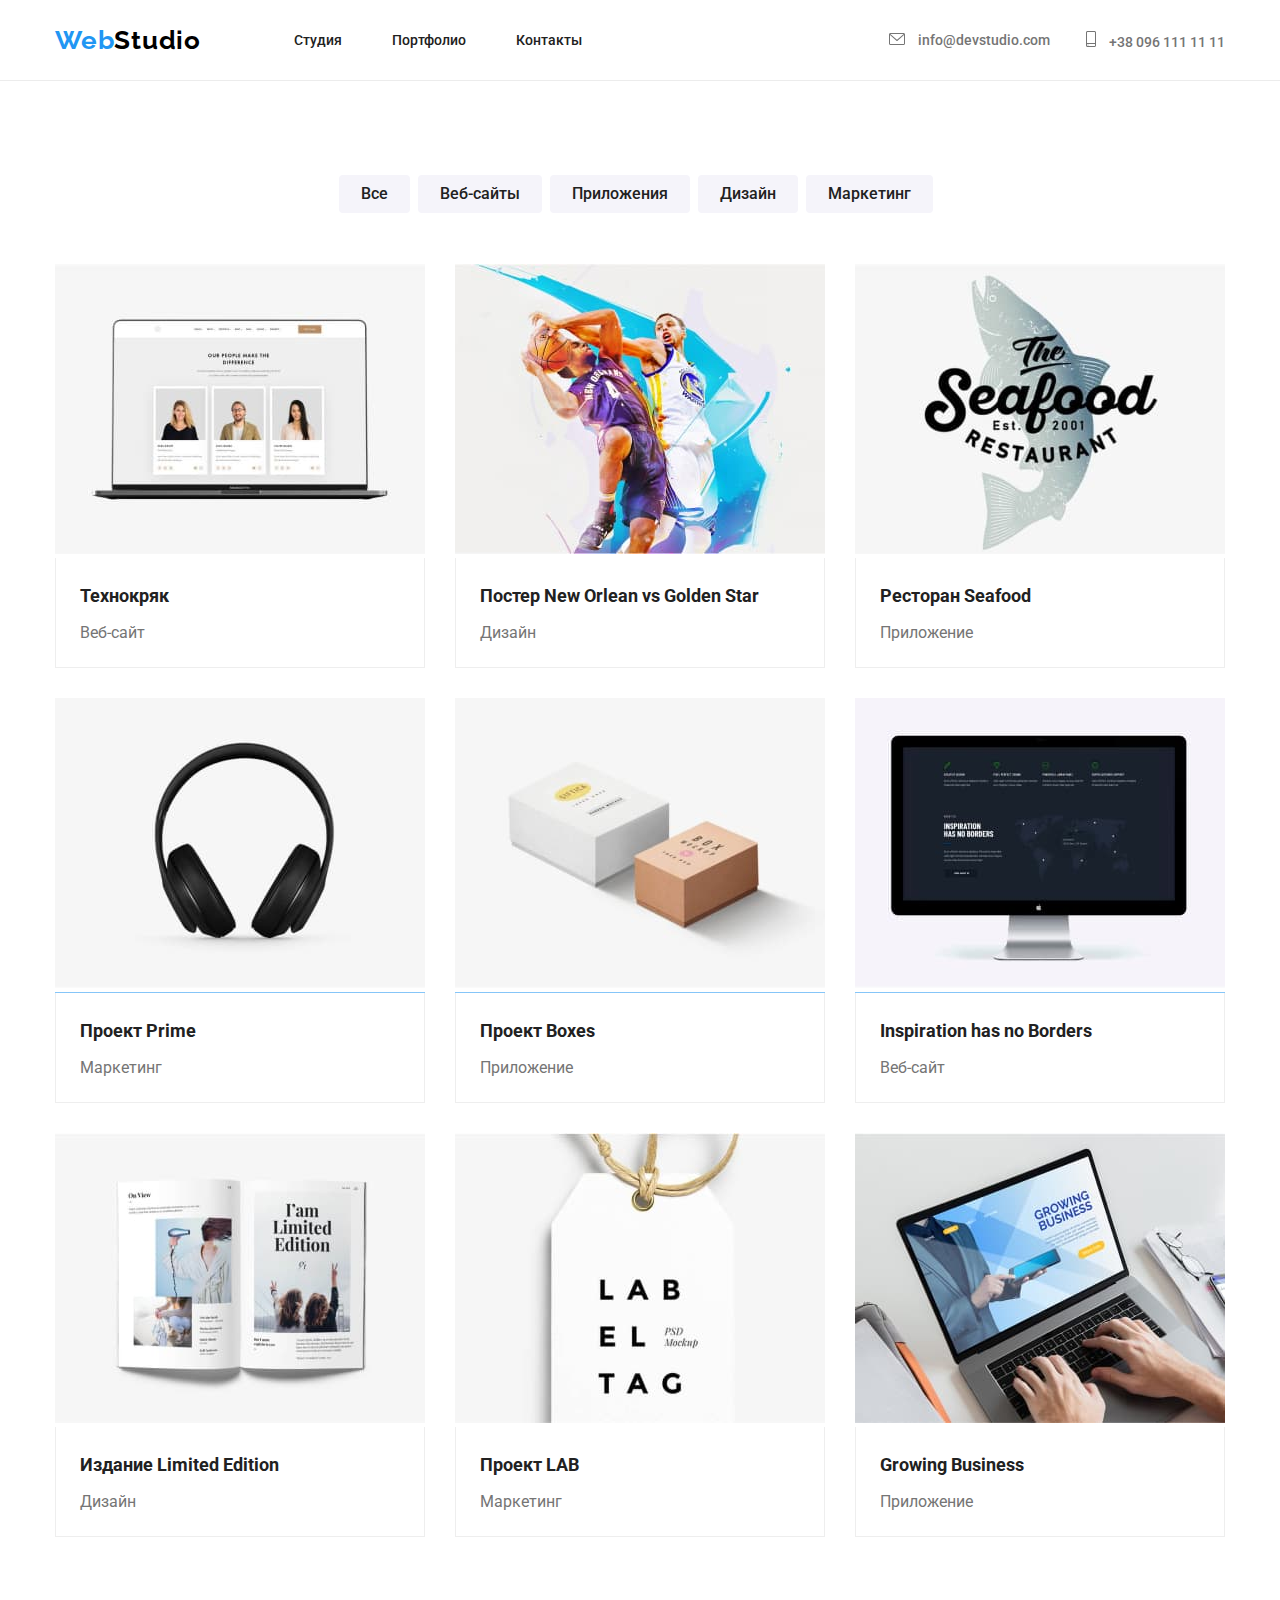
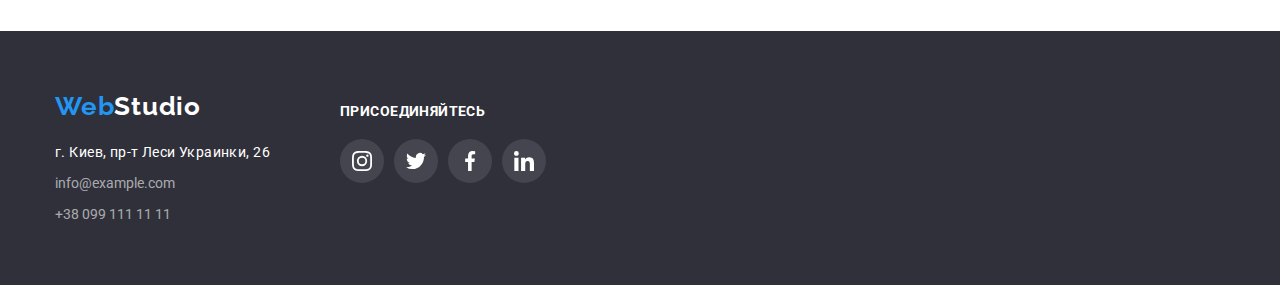
==== portfolio.html @ 5d7e7edf "add form" ====
<!DOCTYPE html>
<html lang="ru">
<head>
    <meta charset="UTF-8">
    <meta name="viewport" content="width=device-width, initial-scale=1.0">
    <title>Portfolio</title>
    <link rel="stylesheet" href="https://cdnjs.cloudflare.com/ajax/libs/modern-normalize/1.0.0/modern-normalize.min.css" />
    <link rel="preconnect" href="https://fonts.gstatic.com">
    <link rel="stylesheet" href="https://fonts.googleapis.com/css2?family=Raleway:wght@700&family=Roboto:wght@400;500;700;900&display=swap">
    <link rel="stylesheet" href="./css/portfoliostyles.css">
    <link rel="stylesheet" href="./css/commonstyles.css">
</head>

<body>

    <header class="page-header">
    
        <!-- container -->
    
        <div class="container header">
    
            <a class="logo link" href="./index.html"><span class="web">Web</span>Studio</a>
    
            <nav class="manu-nav">
    
                <ul class="nav-list">
    
                    <li><a class="link nav" href="./index.html">Студия</a></li>
                    <li><a class="link nav" href="./portfolio.html">Портфолио</a></li>
                    <li><a class="link nav" href="#">Контакты</a></li>
    
                </ul>
    
            </nav>
    
            <ul class="contacts-header">
    
                <li class="contacts-header-list">
                    <a class="contacts-header-link" href="mailto:info@devstudio.com">
                        <svg class="contacts-header-icon" width="16px" height="12px">
                            <use href="./images/sprite.svg#mail"></use>
                        </svg>
                        info@devstudio.com</a>
                </li>
    
                <li class="contacts-header-list">
                    <a class="contacts-header-link" href="tel:+380961111111">
                        <svg class="contacts-header-icon" width="10px" height="16px">
                            <use href="./images/sprite.svg#tel"></use>
                        </svg>
                        +38 096 111 11 11</a>
                </li>
    
            </ul>
    
        </div>
    
    </header>


    <main>

        <section class="main-conteiner">

            <!-- container -->
                
            <div class="container">

                <ul class="list-btn">

                    <li><button class="item-btn">Все</button></li>
                    <li><button class="item-btn">Веб-сайты</button></li>
                    <li><button class="item-btn">Приложения</button></li>
                    <li><button class="item-btn">Дизайн</button></li>
                    <li><button class="item-btn">Маркетинг</button></li>

                </ul>

                <ul class="projects">

                    <li class="projects-item">

                        <a href="#" class="project-link">
                            <div class="projects-thumb">
                                <img src="./images/technokriak.jpg" alt="Технокряк">
                                <p class="project-description">Технокряк это современная площадка
                                    распространения коронавируса.
                                    Компании используют эту платформу
                                    для цифрового шпионажа и атак на
                                    защищённые сервера конкурентов.
                                </p>
                            </div>
                            
                            <div class="project-content">
                                <h4 class="projects-title">Технокряк</h4>
                                <p class="projects-text">Веб-сайт</p>
                            </div>
    
                        </a>
            
                    </li>

                    <li class="projects-item">

                        <a href="#" class="project-link">
                            <div class="projects-thumb">
                                <img src="./images/poster.jpg" alt="Постер New Orlean vs Golden Star">
                                <p class="project-description">Технокряк это современная площадка
                                    распространения коронавируса.
                                    Компании используют эту платформу
                                    для цифрового шпионажа и атак на
                                    защищённые сервера конкурентов.
                                </p>
                            </div>
                            
                            <div class="project-content">
                                <h4 class="projects-title">Постер New Orlean vs Golden Star</h4>
                                <p class="projects-text">Дизайн</p>
                            </div>
                        </a>

                    </li>

                    <li class="projects-item">

                        <a href="#" class="project-link">
                            <div class="projects-thumb">
                                <img src="./images/seafood.jpg" alt="Ресторан Seafood">
                                <p class="project-description">Технокряк это современная площадка
                                    распространения коронавируса.
                                    Компании используют эту платформу
                                    для цифрового шпионажа и атак на
                                    защищённые сервера конкурентов.
                                </p>
                            </div>
                            
                            <div class="project-content">
                                <h4 class="projects-title">Ресторан Seafood</h4>
                                <p class="projects-text">Приложение</p>
                            </div>
                        </a>

                    </li>

                    <li class="projects-item">

                        <a href="" class="project-link">
                            <div class="projects-thumb">
                                <img src="./images/prime.jpg" alt="Проект Prime">
                                <p class="project-description">Технокряк это современная площадка
                                    распространения коронавируса.
                                    Компании используют эту платформу
                                    для цифрового шпионажа и атак на
                                    защищённые сервера конкурентов.
                                </p>
                            </div>
                            
                            <div class="project-content">
                                <h4 class="projects-title">Проект Prime</h4>
                                <p class="projects-text">Маркетинг</p>
                            </div>
                        </a>

                    </li>

                    <li class="projects-item">

                        <a href="" class="project-link">
                            <div class="projects-thumb">
                                <img src="./images/boxes.jpg" alt="Проект Boxes">
                                <p class="project-description">Технокряк это современная площадка
                                    распространения коронавируса.
                                    Компании используют эту платформу
                                    для цифрового шпионажа и атак на
                                    защищённые сервера конкурентов.
                                </p>
                            </div>
                            
                            <div class="project-content">
                                <h4 class="projects-title">Проект Boxes</h4>
                                <p class="projects-text">Приложение</p>
                            </div>
                        </a>

                    </li>

                    <li class="projects-item">

                        <a href="" class="project-link">
                            <div class="projects-thumb">
                                <img src="./images/inspiration.jpg" alt="Inspiration has no Borders">
                                <p class="project-description">Технокряк это современная площадка
                                    распространения коронавируса.
                                    Компании используют эту платформу
                                    для цифрового шпионажа и атак на
                                    защищённые сервера конкурентов.
                                </p>
                            </div>
                            
                            <div class="project-content">
                                <h4 class="projects-title">Inspiration has no Borders</h4>
                                <p class="projects-text">Веб-сайт</p>
                            </div>
                        </a>

                    </li>

                    <li class="projects-item">

                        <a href="" class="project-link">
                            <div class="projects-thumb">
                                <img src="./images/limited_edition.jpg" alt="Издание Limited Edition">
                                <p class="project-description">Технокряк это современная площадка
                                    распространения коронавируса.
                                    Компании используют эту платформу
                                    для цифрового шпионажа и атак на
                                    защищённые сервера конкурентов.
                                </p>
                            </div>
                            
                            <div class="project-content">
                                <h4 class="projects-title">Издание Limited Edition</h4>
                                <p class="projects-text">Дизайн</p>
                            </div>
                        </a>

                    </li>

                    <li class="projects-item">

                        <a href="" class="project-link">
                            <div class="projects-thumb">
                                <img src="./images/project_lab.jpg" alt="Проект LAB">
                                <p class="project-description">Технокряк это современная площадка
                                    распространения коронавируса.
                                    Компании используют эту платформу
                                    для цифрового шпионажа и атак на
                                    защищённые сервера конкурентов.
                                </p>
                            </div>
                            
                            <div class="project-content">
                                <h4 class="projects-title">Проект LAB</h4>
                                <p class="projects-text">Маркетинг</p>
                            </div>
                        </a>

                    </li>

                    <li class="projects-item">

                        <a href="" class="project-link">
                            <div class="projects-thumb">
                                <img src="./images/growing_business.jpg" alt="Growing Business">
                                <p class="project-description">Технокряк это современная площадка
                                    распространения коронавируса.
                                    Компании используют эту платформу
                                    для цифрового шпионажа и атак на
                                    защищённые сервера конкурентов.
                                </p>
                            </div>
                            
                            <div class="project-content">
                                <h4 class="projects-title">Growing Business</h4>
                                <p class="projects-text">Приложение</p>
                            </div>
                        </a>

                    </li>

                </ul>

            </div>

        </section>

    </main>

    <footer class="footer">
    
        <!-- container -->
    
        <div class="container">
    
            <div>
                <a class="logo link" href="#"><span class="web">Web</span><span class="studio">Studio</span></a>
    
                <address class="address">
    
                    <p class="address-text">г. Киев, пр-т Леси Украинки, 26</p>
    
                    <ul class="contacts-footer-list">
    
                        <li><a class="link contacts-footer" href="mailto:info@example.com">info@example.com</a></li>
    
                        <li><a class="link contacts-footer" href="tel:+380991111111">+38 099 111 11 11</a></li>
    
                    </ul>
    
                </address>
            </div>
    
            <div class="join-container">
    
                <h3 class="join-tittle">присоединяйтесь</h3>
    
                <ul class="join">
    
                    <li class="join-item">
                        <a href="hptt://www.instagram.com" class="join-link">
                            <svg class="join-icon" width="20px" height="20px">
                                <use href="./images/sprite.svg#instagram"></use>
                            </svg>
                        </a>
                    </li>
    
                    <li class="join-item">
                        <a href="hptt://www.twitter.com" class="join-link">
                            <svg class="join-icon" width="20px" height="20px">
                                <use href="./images/sprite.svg#twitter"></use>
                            </svg>
                        </a>
                    </li>
    
                    <li class="join-item">
                        <a href="hptt://www.facebook.com" class="join-link">
                            <svg class="join-icon" width="20px" height="20px">
                                <use href="./images/sprite.svg#facebook"></use>
                            </svg>
                        </a>
                    </li>
    
                    <li class="join-item">
                        <a href="hptt://www.linkedin.com" class="join-link">
                            <svg class="join-icon" width="20px" height="20px">
                                <use href="./images/sprite.svg#linkedin"></use>
                            </svg>
                        </a>
                    </li>
    
                </ul>
    
            </div>
    
        </div>
    
    </footer>

</body>
</html>
---- css/portfoliostyles.css ----
.main-conteiner {
  padding-top: 94px;
  padding-bottom: 94px;
}

.list-btn {
  display: flex;
  justify-content: center;
  margin-bottom: 51px;
}

.list-btn > li {
  margin-right: 8px;
}

.item-btn {
  background-color: var(--button-background);
  color: var(--black-text);
  font-weight: 500;
  font-size: 16px;
  line-height: 26px;

  text-align: center;
  padding: 6px 22px;

  border-radius: 4px;
  border: transparent;
}

.item-btn:active,
.item-btn:focus {
  color: var(--white-text);
  background-color: var(--blue-text);
  font-weight: 500;
  font-size: 16px;
  line-height: 26px;

  text-align: center;
  padding: 6px 22px;

  border-radius: 4px;
  border: transparent;

  outline: none;

  box-shadow: 0px 3px 1px rgba(0, 0, 0, 0.1), 0px 1px 2px rgba(0, 0, 0, 0.08),
    0px 2px 2px rgba(0, 0, 0, 0.12);
}

.projects {
  display: flex;
  flex-wrap: wrap;

  margin-top: calc(-1 * var(--project-gap));
  margin-left: calc(-1 * var(--project-gap));
}
.projects > .projects-item {
  /* project-gap = 30px в списку перемінних */
  flex-basis: calc(100% / 3 - var(--project-gap));
  margin-left: var(--project-gap);
  margin-top: var(--project-gap);
}

.projects-item {
  background: var(--white-background);
}
.project-link {
  display: block;
}

.project-link:hover,
.project-link:focus {
  flex-wrap: wrap;
  box-sizing: border-box;
  box-shadow: 0px 1px 1px rgba(0, 0, 0, 0.12), 0px 4px 4px rgba(0, 0, 0, 0.06),
    1px 4px 6px rgba(0, 0, 0, 0.16);
}

a {
  text-decoration: none;
}

.project-content {
  padding: 20px 24px 19px 24px;
  border-left: 1px solid var(--white-border);
  border-right: 1px solid var(--white-border);
  border-bottom: 1px solid var(--white-border);
}

.projects-title {
  color: var(--black-text);
  font-weight: 700;
  font-size: 18px;
  line-height: 36px;
  margin-bottom: 4px;
  text-align: left;
}
.projects-text {
  color: var(--gray-text);
  font-weight: 400;
  font-size: 16px;
  line-height: 30px;
  text-align: left;
}

.projects-thumb {
  min-width: 370px;
  min-height: 290px;

  position: relative;
  overflow: hidden;
}

.project-description {
  color: var(--white-text);
  font-style: normal;
  font-weight: normal;
  font-size: 18px;
  line-height: 28px;
  background-image: linear-gradient(
    to right,
    rgba(33, 150, 243, 0.9),
    rgba(33, 150, 243, 0.9)
  );

  justify-content: center;
  align-items: center;
  padding-left: 24px;
  padding-right: 24px;

  position: absolute;
  display: flex;
  width: 100%;
  height: 100%;
  top: 0;
  left: 0;

  transform: translateY(100%);
  transition: 250ms cubic-bezier(0.4, 0, 0.2, 1);
}

.project-link:hover .project-description {
  transform: translateX(0);
}

. img {
  display: block;
  max-width: 100%;
  height: auto;
}

h4,
p {
  margin: 0px;
}
---- css/commonstyles.css ----
/* перемінні кольорів = всі кольори на сторінці, :root означає застосування для всього документу */
:root {
  --blue-text: rgba(33, 150, 243, 1);

  --black: rgba(0, 0, 0, 1);
  --black-text: rgba(33, 33, 33, 1);

  --gray-text: rgba(117, 117, 117, 1);
  --gray-light: rgba(255, 255, 255, 0.6);

  --white-text: rgba(255, 255, 255, 1);

  --white-background: rgba(255, 255, 255, 1);
  --grphite-background: rgba(47, 48, 58, 1);
  --button-background: rgba(245, 244, 250, 1);
  --footer-icon-background: rgba(255, 255, 255, 0.1);

  --gray-line: rgba(236, 236, 236, 1);

  --submit-text: rgba(255, 255, 255, 0.6);
  --submit-border: rgba(255, 255, 255, 0.3);
  --submit-shadou: rgba(0px 4px 4px 0, 0, 0, 0.15);

  --white-border: rgba(238, 238, 238, 1);

  --gray-border: rgba(175, 177, 184, 1);

  --gray-sprite: rgba(175, 177, 184, 1);

  --shadow: rgba(0px 2px 2px 0px 0, 0, 0, 0, 12),
    rgba(0px 1px 2px 0px 0, 0, 0, 0, 08), rgba(0px 3px 1px 0px 0, 0, 0, 0, 1);
  --project-gap: 30px;
}

/* зробити невидимим заголовок */
.visually-hidden {
  position: absolute;
  width: 1px;
  height: 1px;
  margin: -1px;
  border: 0;
  padding: 0;

  white-space: nowrap;
  clip-path: inset(100%);
  clip: rect(0 0 0 0);
  overflow: hidden;
}

/* щоб прибрати крапки із списка */
ul {
  list-style: none;
  padding-inline-start: 0px;
  margin-block-start: 0px;
  margin-block-end: 0px;
}

p {
  margin: 0px;
}

body {
  font-family: "Roboto", sans-serif;
}

/* дизайн логотипу */
.logo {
  font-family: "Raleway", sans-serif;
  color: var(--black);
  font-weight: 700;
  font-size: 26px;
  font-style: normal;
  line-height: 30px;
  letter-spacing: 0.03em;
}

.logo > .web {
  color: var(--blue-text);
}

.logo > .studio {
  color: var(--white-text);
}

/* всі посилання при ховері */
.link:hover,
.link:focus,
.link:active {
  color: var(--blue-text);
}

.link {
  text-decoration: none;
}

.header,
.manu-nav,
.nav-list,
.contacts-header {
  display: flex;
  align-items: center; /* центрувати по вертикалі */
}

/*силки навігації в хедері */

.nav {
  color: var(--black-text);
  font-size: 14px;
  font-style: normal;
  font-weight: 500;
  display: block;
}
.manu-nav {
  margin-left: 93px;
}

.nav-list li {
  margin-right: 50px;
}

.nav-list li:last-child {
  margin-right: 0px;
}

.nav {
  position: relative;
  display: flex;
  padding-top: 32px;
  padding-bottom: 32px;
}

.nav::after {
  content: "";
  height: 4px;
  width: 100%;
  background-color: rgba(33, 150, 243, 1);
  display: inline-block;
  margin-left: auto;
  margin-right: auto;
  border-radius: 2px;
  transform: scaleX(0);
  margin-top: 30px;
  position: absolute;
  bottom: -1px;
}

.nav:hover::after {
  transform: scaleX(1);
  transition: 250ms cubic-bezier(0.4, 0, 0.2, 1);
}

.contacts-header {
  margin-left: auto;
}

.contacts-header li:last-child {
  margin-left: 36px;
}

.contacts-header-link {
  display: block;
  color: var(--gray-text);
  font-weight: 500;
  font-size: 14px;
  text-decoration: none;
}

.contacts-header-link:hover,
.contacts-header-link:focus {
  color: var(--blue-text);
}

.contacts-header-icon {
  margin-right: 10px;
  align-items: center;
  fill: currentColor;
}

/* contacts header */

/* сіре підкреслкння в хедері */
.page-header {
  border-bottom: 1px solid var(--gray-line);
  justify-content: center;
}

/* сіре підкреслкння в хедері */

/* для всіх контейнерів */
.page-header,
.hero,
.footer,
.team {
  max-width: 1600px;
  margin-left: auto;
  margin-right: auto;
}

.container {
  width: 1200px;
  padding: 0px 15px;
  margin: 0 auto;
}

/* для всіх контейнерів */

/* footer */

.footer {
  background-color: var(--grphite-background);
}

.footer {
  align-items: flex-start;
  padding-bottom: 60px;
  padding-top: 60px;
}

.footer .logo {
  display: inline-block;
  margin-bottom: 20px;
}

.address {
  min-width: 81px;
}

.address-text {
  color: var(--white-text);
  font-weight: 400;
  font-size: 14px;
  font-style: normal;
  letter-spacing: 0.03em;
  line-height: 22px;

  margin: 0px;
}

.contacts-footer {
  color: var(--gray-light);
  font-weight: normal;
  font-size: 14px;
  font-style: normal;
  line-height: 22px;
}

.contacts-footer-list li {
  margin-top: 9px;
}

.footer > .container {
  display: flex;
}

.join-container {
  margin-left: 70px;
  margin-top: 12px;
  margin-bottom: 40px;
}

.join-tittle {
  font-style: normal;
  font-weight: bold;
  font-size: 14px;
  line-height: 16px;
  letter-spacing: 0.03em;
  text-transform: uppercase;

  color: var(--white-text);

  margin-bottom: 20px;
}

.join {
  display: flex;
  justify-content: space-between;
}

.join-link {
  display: block;
  color: var(--white-text);
  width: 44px;
  height: 44px;
  padding: 12px;
  background-color: var(--footer-icon-background);
  border-radius: 50px;
}

.join-item {
  margin-right: 10px;
}

.join-item:last-child {
  margin-right: 0px;
}

.join-link:hover,
.join-link:focus {
  color: rgba(255, 255, 255, 1);
  background-color: var(--blue-text);
  border-radius: 50px;
}

.join-icon {
  fill: currentColor;
}

.subscribe {
  margin-top: 12px;
  margin-left: 93px;
}

.subscribe-tittle {
  color: var(--white-text);
  font-size: 14px;
  font-style: normal;
  font-weight: 700;
  line-height: 16px;
  letter-spacing: 0.03em;
  text-transform: uppercase;

  text-align: left;
  margin-bottom: 20px;
}

.subscribe-input {
  display: flex;

  position: relative;
}

.mail-label {
  font-size: 16px;
  font-style: normal;
  font-weight: 400;
  line-height: 20px;
  letter-spacing: 0.03em;

  position: absolute;
  top: 15px;
  left: 16px;
}

.mail-input {
  color: var(--submit-text);

  width: 358px;
  height: 50px;
  padding-left: 16px;
  background-color: transparent;

  border: 1px solid var(--submit-border);
  filter: drop-shadow(0px 4px 4px rgba(0, 0, 0, 0.15));
  border-radius: 4px;
}

.subscribe-btn {
  color: var(--white-text);
  font-size: 16px;
  font-style: normal;
  font-weight: 700;
  line-height: 30px;
  letter-spacing: 0.06em;

  width: 200px;
  height: 50px;
  align-items: center;

  background-color: var(--blue-text);
  box-shadow: 0px 4px 4px rgba(0, 0, 0, 0.15);
  border-radius: 4px;

  margin-left: 12px;
  border: 0px;
  padding: 0px;
}

.send-icon {
  fill: currentColor;
  align-items: center;
}

h3 {
  margin: 0px;
}
h2 {
  margin: 0;
}

/* footer */
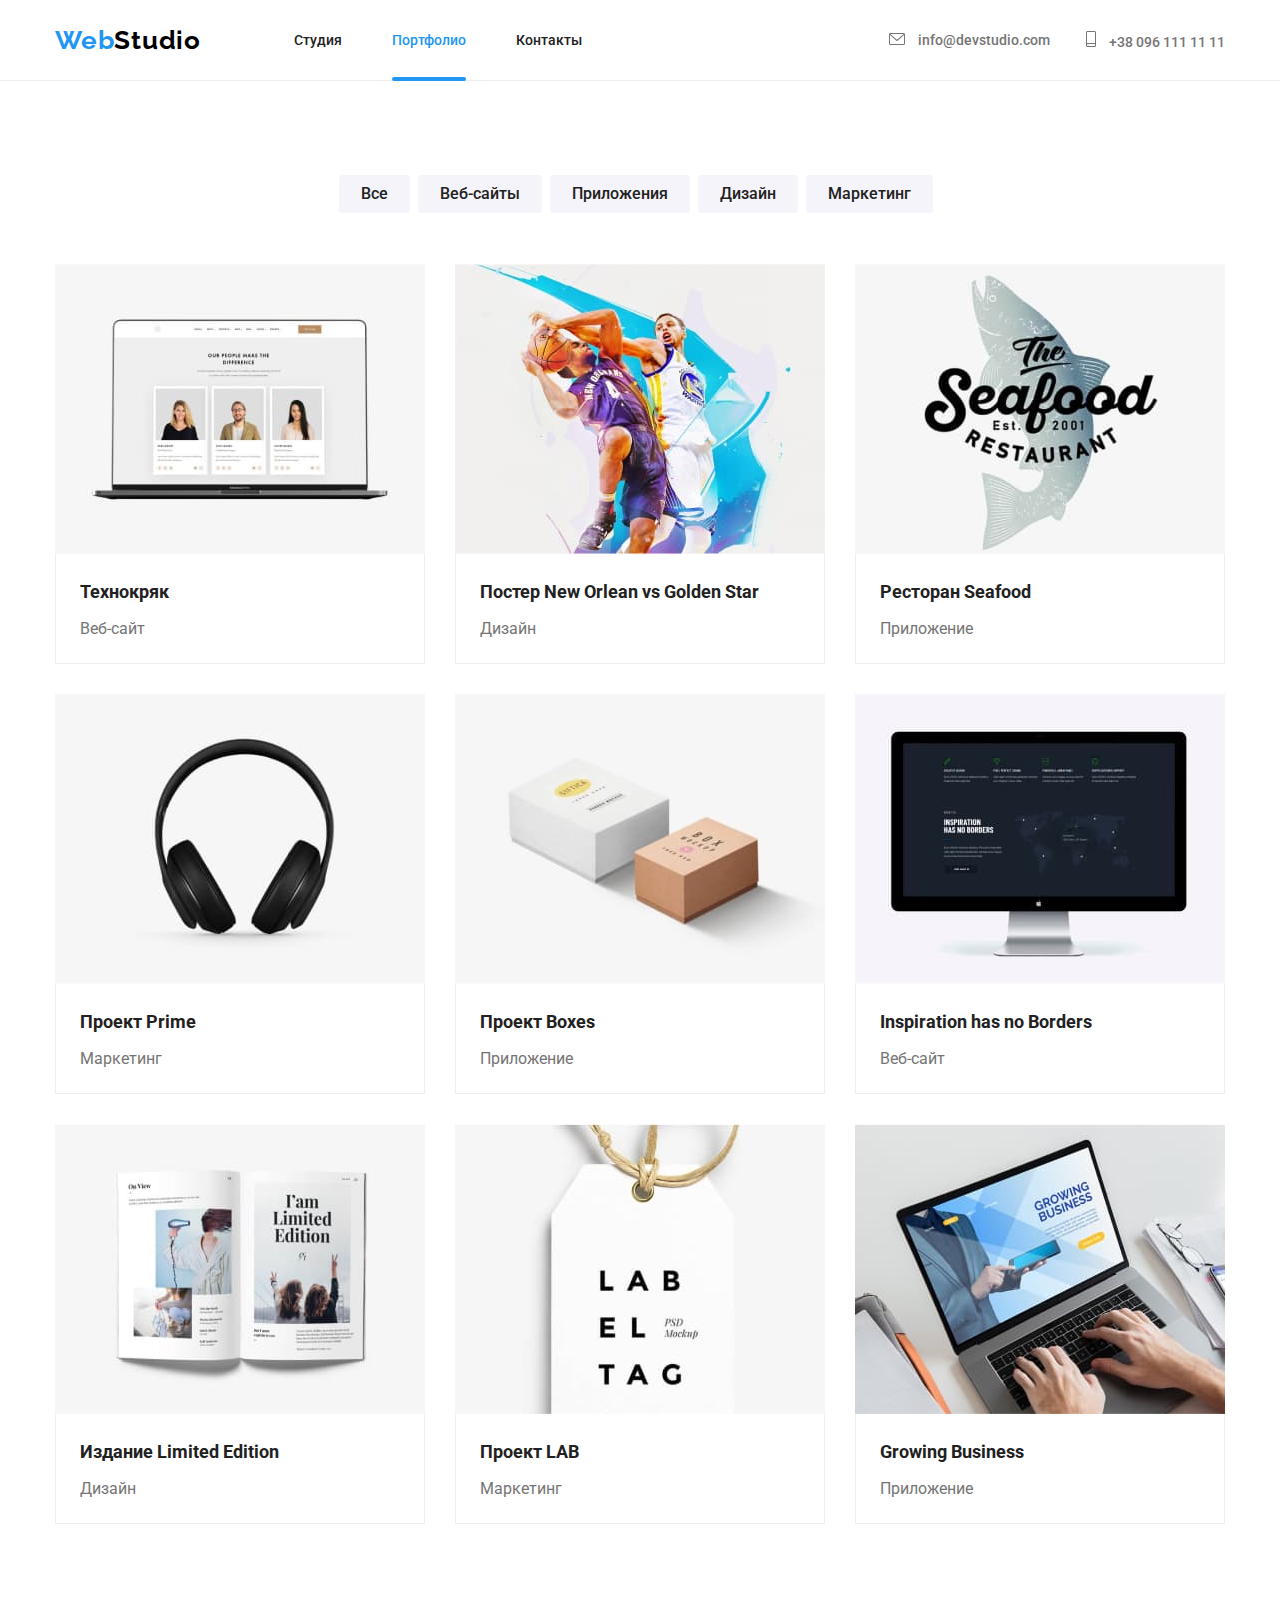
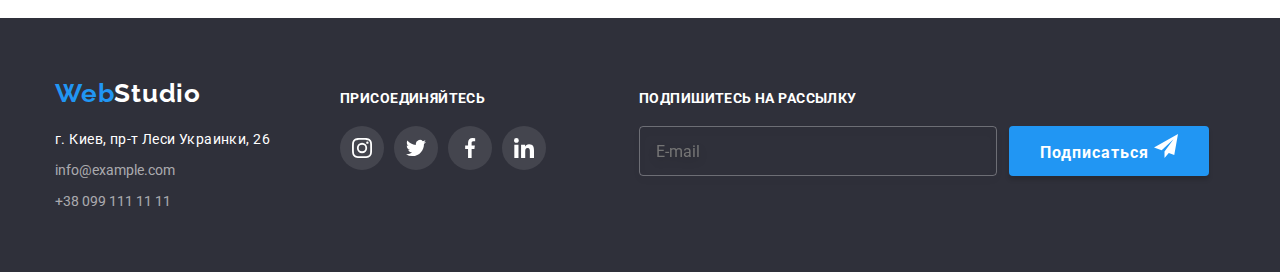
==== commit 5787ea4b: "add finish" ====
--- a/portfolio.html
+++ b/portfolio.html
@@ -21,16 +21,14 @@
     
             <a class="logo link" href="./index.html"><span class="web">Web</span>Studio</a>
     
-            <nav class="manu-nav">
-    
-                <ul class="nav-list">
-    
-                    <li><a class="link nav" href="./index.html">Студия</a></li>
-                    <li><a class="link nav" href="./portfolio.html">Портфолио</a></li>
-                    <li><a class="link nav" href="#">Контакты</a></li>
-    
+            <nav>
+                <ul class="navigation-list">
+            
+                    <li><a class="navigation" href="./index.html">Студия</a></li>
+                    <li><a class="navigation current" href="./portfolio.html">Портфолио</a></li>
+                    <li><a class="navigation" href="#">Контакты</a></li>
+            
                 </ul>
-    
             </nav>
     
             <ul class="contacts-header">
@@ -341,7 +339,28 @@
                 </ul>
     
             </div>
-    
+            
+            <form class="subscribe">
+            
+                <h3 class="subscribe-tittle">Подпишитесь на рассылку</h3>
+            
+                <div class="subscribe-input">
+                    <div role="group">
+                        <label class="mail-label" for="e-mail"></label>
+                        <input class="mail-input" type="mail" name="e-mail" id="e-mail" placeholder="E-mail">
+                    </div>
+            
+                    <button type="submit" class="blue-btn">Подписаться
+            
+                        <svg class="send-icon" width="24" height="24">
+                            <use href="./images/sprite.svg#send"></use>
+                        </svg>
+            
+                    </button>
+                </div>
+            
+            </form>
+            
         </div>
     
     </footer>
--- a/css/portfoliostyles.css
+++ b/css/portfoliostyles.css
@@ -28,7 +28,8 @@
 }
 
 .item-btn:active,
-.item-btn:focus {
+.item-btn:focus,
+.item-btn:hover {
   color: var(--white-text);
   background-color: var(--blue-text);
   font-weight: 500;
@@ -45,6 +46,9 @@
 
   box-shadow: 0px 3px 1px rgba(0, 0, 0, 0.1), 0px 1px 2px rgba(0, 0, 0, 0.08),
     0px 2px 2px rgba(0, 0, 0, 0.12);
+
+  transform: scaleX(1);
+  transition: 250ms cubic-bezier(0.4, 0, 0.2, 1);
 }
 
 .projects {
@@ -142,14 +146,3 @@
 .project-link:hover .project-description {
   transform: translateX(0);
 }
-
-. img {
-  display: block;
-  max-width: 100%;
-  height: auto;
-}
-
-h4,
-p {
-  margin: 0px;
-}
--- a/css/commonstyles.css
+++ b/css/commonstyles.css
@@ -1,5 +1,7 @@
 /* перемінні кольорів = всі кольори на сторінці, :root означає застосування для всього документу */
 :root {
+  --link-color: rgba(33, 150, 243, 1);
+
   --blue-text: rgba(33, 150, 243, 1);
 
   --black: rgba(0, 0, 0, 1);
@@ -12,14 +14,13 @@
 
   --white-background: rgba(255, 255, 255, 1);
   --grphite-background: rgba(47, 48, 58, 1);
+
   --button-background: rgba(245, 244, 250, 1);
+  --button-active: rgba(24, 140, 232, 1);
+
   --footer-icon-background: rgba(255, 255, 255, 0.1);
 
   --gray-line: rgba(236, 236, 236, 1);
-
-  --submit-text: rgba(255, 255, 255, 0.6);
-  --submit-border: rgba(255, 255, 255, 0.3);
-  --submit-shadou: rgba(0px 4px 4px 0, 0, 0, 0.15);
 
   --white-border: rgba(238, 238, 238, 1);
 
@@ -30,6 +31,9 @@
   --shadow: rgba(0px 2px 2px 0px 0, 0, 0, 0, 12),
     rgba(0px 1px 2px 0px 0, 0, 0, 0, 08), rgba(0px 3px 1px 0px 0, 0, 0, 0, 1);
   --project-gap: 30px;
+
+  --submit-border: rgba(255, 255, 255, 0.3);
+  --submit-text: rgba(255, 255, 255, 0.6);
 }
 
 /* зробити невидимим заголовок */
@@ -55,12 +59,26 @@
   margin-block-end: 0px;
 }
 
+img {
+  display: block;
+  max-width: 100%;
+  height: auto;
+}
+
+h1,
+h2,
+h3,
+h4,
 p {
-  margin: 0px;
+  margin: 0;
 }
 
 body {
   font-family: "Roboto", sans-serif;
+}
+
+a {
+  text-decoration: none;
 }
 
 /* дизайн логотипу */
@@ -74,28 +92,20 @@
   letter-spacing: 0.03em;
 }
 
+.logo:active,
+.logo:hover,
+.logo:focus {
+  color: var(--link-color);
+  transform: scaleX(1);
+  transition: 250ms cubic-bezier(0.4, 0, 0.2, 1);
+}
+
 .logo > .web {
   color: var(--blue-text);
 }
 
-.logo > .studio {
-  color: var(--white-text);
-}
-
-/* всі посилання при ховері */
-.link:hover,
-.link:focus,
-.link:active {
-  color: var(--blue-text);
-}
-
-.link {
-  text-decoration: none;
-}
-
-.header,
-.manu-nav,
-.nav-list,
+.page-header > .container,
+nav .navigation-list,
 .contacts-header {
   display: flex;
   align-items: center; /* центрувати по вертикалі */
@@ -103,33 +113,43 @@
 
 /*силки навігації в хедері */
 
-.nav {
+.navigation-list {
+  margin-left: 93px;
+}
+
+.navigation-list li {
+  margin-right: 50px;
+}
+
+.navigation-list li:last-child {
+  margin-right: 0px;
+}
+
+.navigation {
   color: var(--black-text);
   font-size: 14px;
   font-style: normal;
   font-weight: 500;
-  display: block;
-}
-.manu-nav {
-  margin-left: 93px;
-}
-
-.nav-list li {
-  margin-right: 50px;
-}
-
-.nav-list li:last-child {
-  margin-right: 0px;
-}
-
-.nav {
+
   position: relative;
   display: flex;
   padding-top: 32px;
   padding-bottom: 32px;
 }
 
-.nav::after {
+.navigation:focus,
+.navigation:hover {
+  color: var(--blue-text);
+  transform: scaleX(1);
+  transition: 250ms cubic-bezier(0.4, 0, 0.2, 1);
+}
+
+.navigation-list .current {
+  position: relative;
+  color: var(--blue-text);
+}
+
+.navigation::after {
   content: "";
   height: 4px;
   width: 100%;
@@ -142,9 +162,16 @@
   margin-top: 30px;
   position: absolute;
   bottom: -1px;
-}
-
-.nav:hover::after {
+  transition: 250ms cubic-bezier(0.4, 0, 0.2, 1);
+}
+
+.navigation:hover::after,
+.navigation:focus::after {
+  transform: scaleX(1);
+  transition: 250ms cubic-bezier(0.4, 0, 0.2, 1);
+}
+
+.navigation-list .current::after {
   transform: scaleX(1);
   transition: 250ms cubic-bezier(0.4, 0, 0.2, 1);
 }
@@ -168,6 +195,7 @@
 .contacts-header-link:hover,
 .contacts-header-link:focus {
   color: var(--blue-text);
+  transition: 250ms cubic-bezier(0.4, 0, 0.2, 1);
 }
 
 .contacts-header-icon {
@@ -221,6 +249,18 @@
   margin-bottom: 20px;
 }
 
+.logo > .studio {
+  color: var(--white-text);
+}
+
+.logo .studio:active,
+.logo .studio:hover,
+.logo .studio:focus {
+  color: var(--link-color);
+  transform: scaleX(1);
+  transition: 250ms cubic-bezier(0.4, 0, 0.2, 1);
+}
+
 .address {
   min-width: 81px;
 }
@@ -242,6 +282,13 @@
   font-size: 14px;
   font-style: normal;
   line-height: 22px;
+}
+.contacts-footer:active,
+.contacts-footer:focus,
+.contacts-footer:hover {
+  color: var(--link-color);
+  transform: scaleX(1);
+  transition: 250ms cubic-bezier(0.4, 0, 0.2, 1);
 }
 
 .contacts-footer-list li {
@@ -299,6 +346,7 @@
   color: rgba(255, 255, 255, 1);
   background-color: var(--blue-text);
   border-radius: 50px;
+  transition: 250ms cubic-bezier(0.4, 0, 0.2, 1);
 }
 
 .join-icon {
@@ -352,9 +400,22 @@
   border: 1px solid var(--submit-border);
   filter: drop-shadow(0px 4px 4px rgba(0, 0, 0, 0.15));
   border-radius: 4px;
-}
-
-.subscribe-btn {
+  outline: none;
+}
+
+.subscribe-input > .blue-btn {
+  /* у футері */
+  margin-left: 12px;
+}
+
+.send-icon {
+  fill: currentColor;
+  align-items: center;
+}
+
+.blue-btn {
+  /* для всіх голубих кнопок */
+  font-family: Roboto;
   color: var(--white-text);
   font-size: 16px;
   font-style: normal;
@@ -369,22 +430,16 @@
   background-color: var(--blue-text);
   box-shadow: 0px 4px 4px rgba(0, 0, 0, 0.15);
   border-radius: 4px;
-
-  margin-left: 12px;
-  border: 0px;
+  border: none;
   padding: 0px;
-}
-
-.send-icon {
-  fill: currentColor;
-  align-items: center;
-}
-
-h3 {
-  margin: 0px;
-}
-h2 {
-  margin: 0;
+
+  outline: none;
+}
+
+.blue-btn:hover,
+.blue-btn:focus,
+.blue-btn:active {
+  background-color: var(--button-active);
 }
 
 /* footer */
